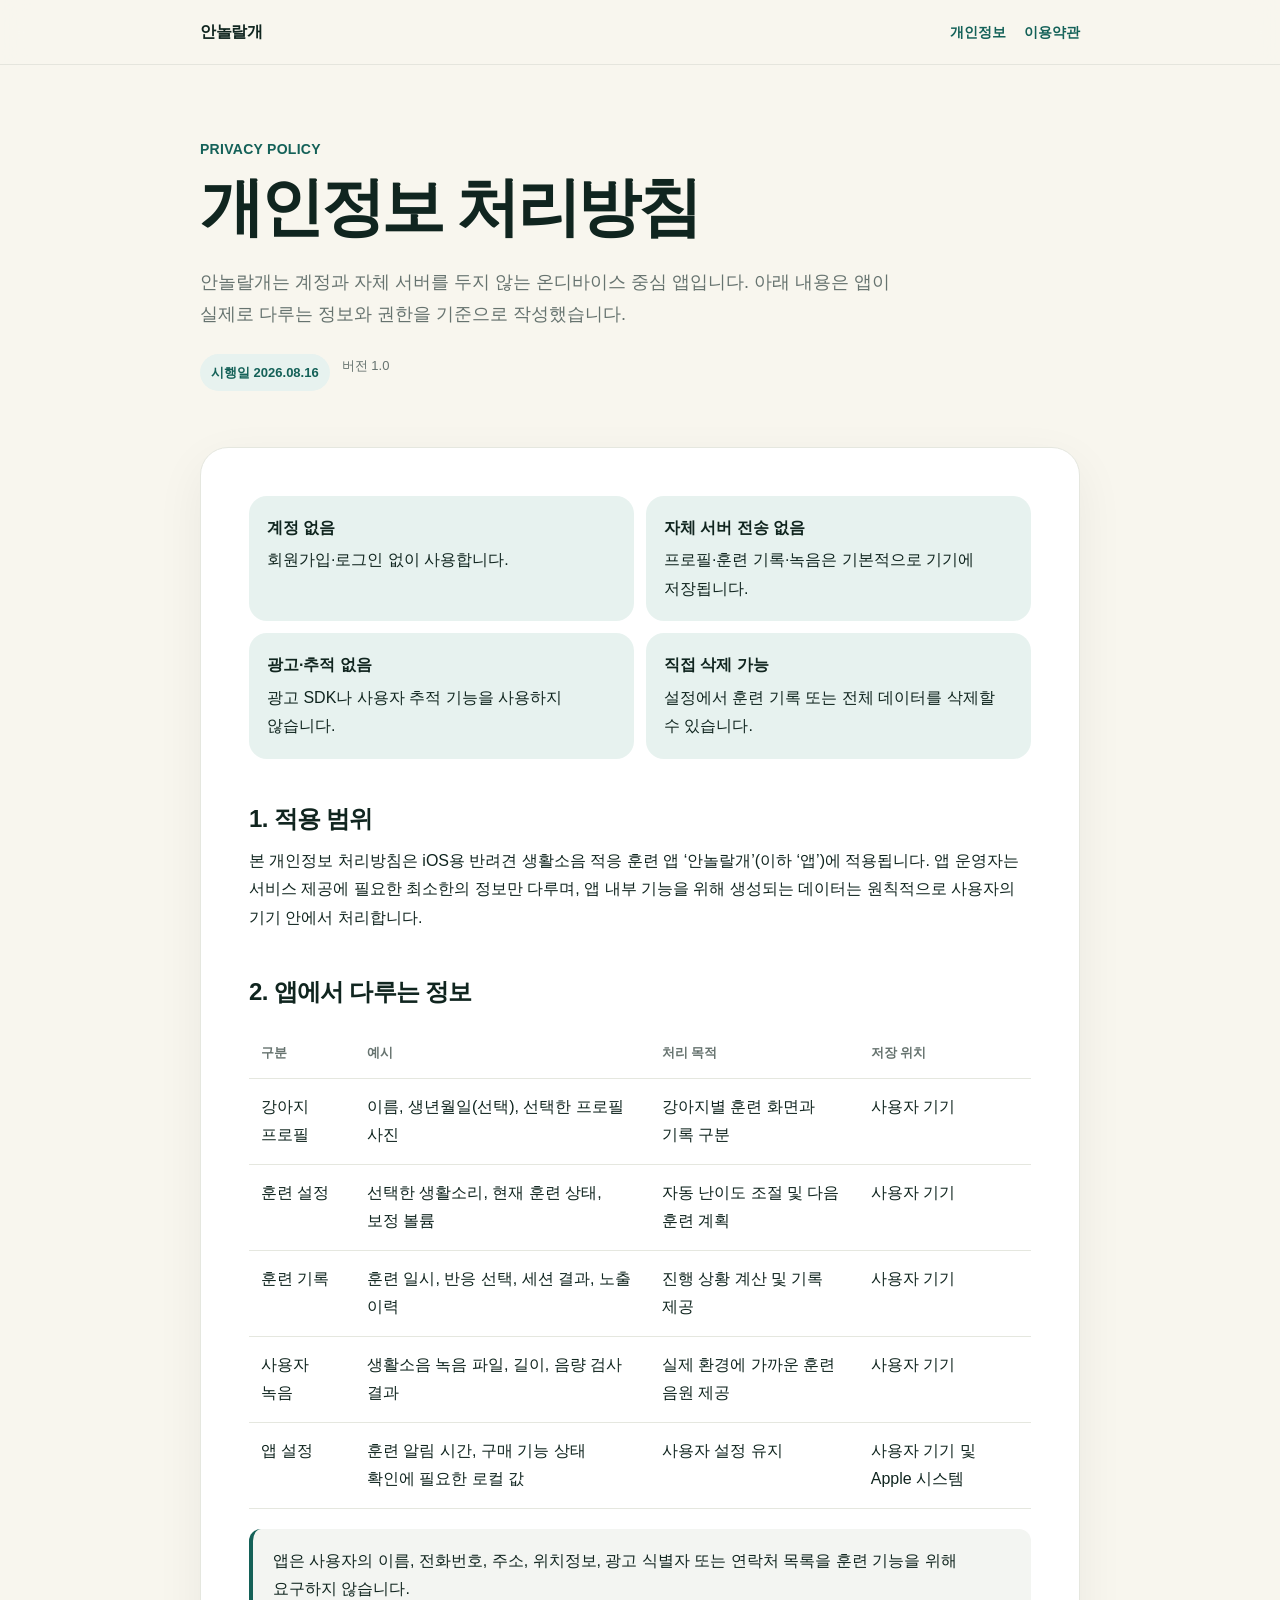
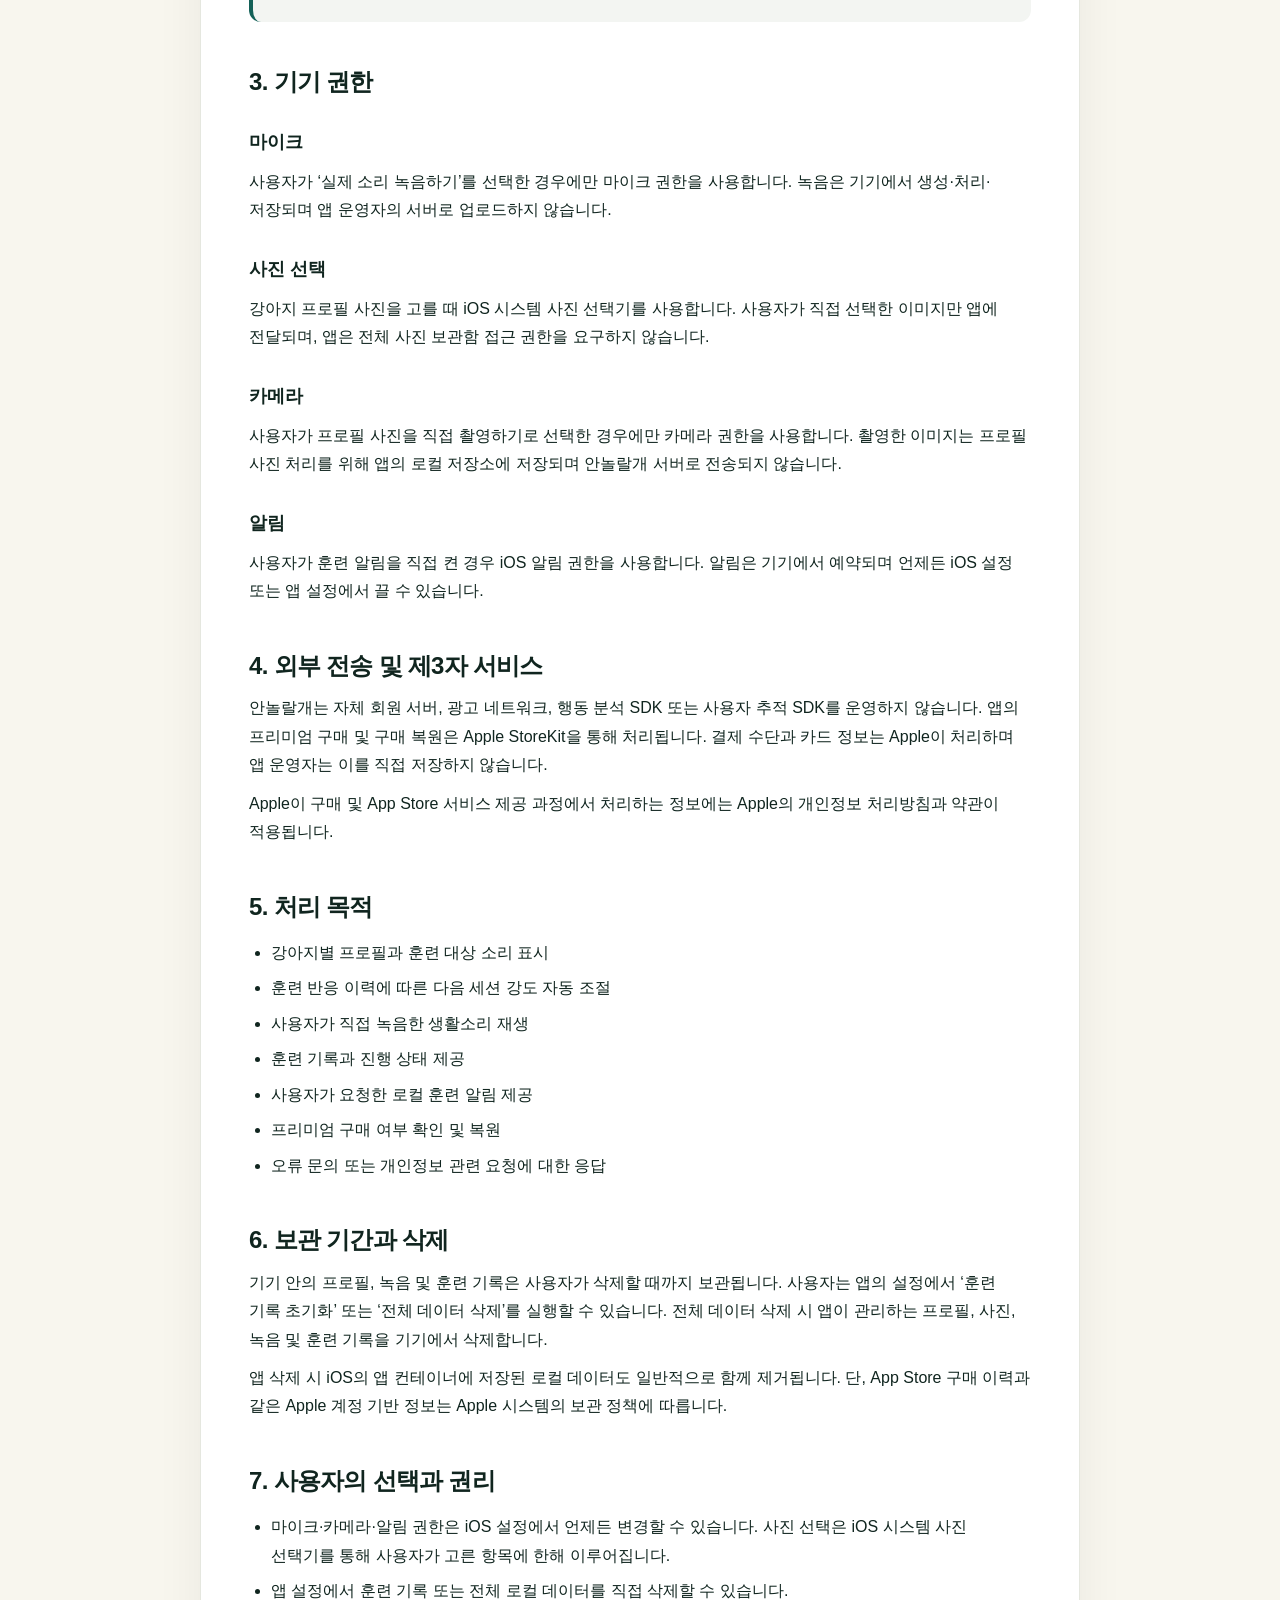
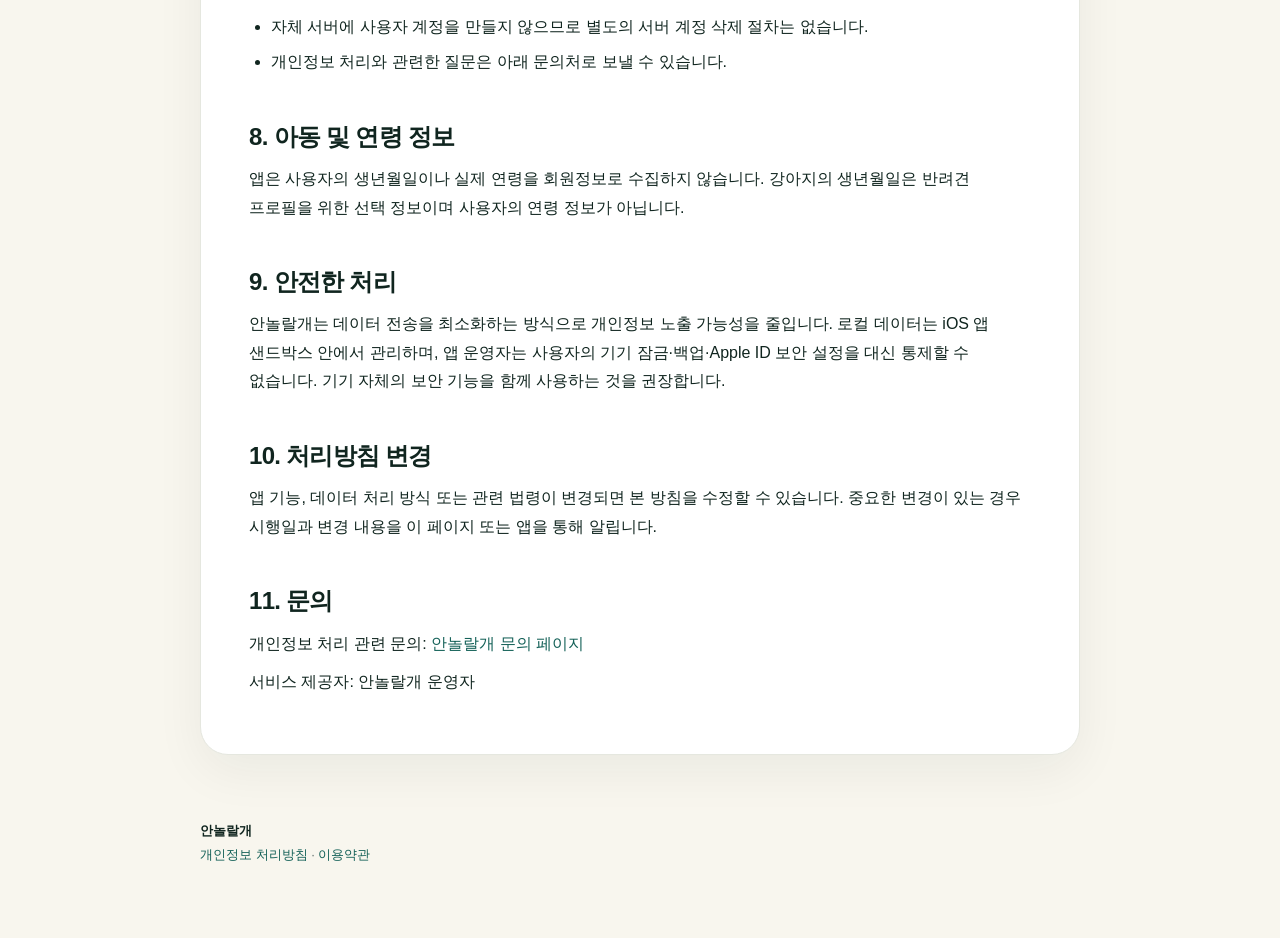
==== privacy/index.html @ 7576c552 "Add files via upload" ====
<!doctype html>
<html lang="ko"><head><meta charset="utf-8"><meta name="viewport" content="width=device-width,initial-scale=1"><meta name="theme-color" content="#f8f6ee"><title>개인정보 처리방침 · 안놀랄개</title><meta name="description" content="안놀랄개 개인정보 처리방침"><link rel="stylesheet" href="https://taewoo147852.github.io/calm-dog-legal/assets/legal.css"></head>
<body><header class="topbar"><div class="shell nav"><a class="brand" href="https://taewoo147852.github.io/calm-dog-legal/">안놀랄개</a><nav class="navlinks"><a href="https://taewoo147852.github.io/calm-dog-legal/privacy/">개인정보</a><a href="https://taewoo147852.github.io/calm-dog-legal/terms/">이용약관</a></nav></div></header>
<main class="shell"><div class="hero"><p class="eyebrow">PRIVACY POLICY</p><h1>개인정보 처리방침</h1><p class="lead">안놀랄개는 계정과 자체 서버를 두지 않는 온디바이스 중심 앱입니다. 아래 내용은 앱이 실제로 다루는 정보와 권한을 기준으로 작성했습니다.</p><div class="meta"><span class="pill">시행일 2026.08.16</span><span>버전 1.0</span></div></div>
<article class="card">
<div class="summary"><div class="summary-item"><strong>계정 없음</strong>회원가입·로그인 없이 사용합니다.</div><div class="summary-item"><strong>자체 서버 전송 없음</strong>프로필·훈련 기록·녹음은 기본적으로 기기에 저장됩니다.</div><div class="summary-item"><strong>광고·추적 없음</strong>광고 SDK나 사용자 추적 기능을 사용하지 않습니다.</div><div class="summary-item"><strong>직접 삭제 가능</strong>설정에서 훈련 기록 또는 전체 데이터를 삭제할 수 있습니다.</div></div>
<section id="scope"><h2>1. 적용 범위</h2><p>본 개인정보 처리방침은 iOS용 반려견 생활소음 적응 훈련 앱 ‘안놀랄개’(이하 ‘앱’)에 적용됩니다. 앱 운영자는 서비스 제공에 필요한 최소한의 정보만 다루며, 앱 내부 기능을 위해 생성되는 데이터는 원칙적으로 사용자의 기기 안에서 처리합니다.</p></section>
<section id="data"><h2>2. 앱에서 다루는 정보</h2><div class="table-wrap"><table><thead><tr><th>구분</th><th>예시</th><th>처리 목적</th><th>저장 위치</th></tr></thead><tbody><tr><td>강아지 프로필</td><td>이름, 생년월일(선택), 선택한 프로필 사진</td><td>강아지별 훈련 화면과 기록 구분</td><td>사용자 기기</td></tr><tr><td>훈련 설정</td><td>선택한 생활소리, 현재 훈련 상태, 보정 볼륨</td><td>자동 난이도 조절 및 다음 훈련 계획</td><td>사용자 기기</td></tr><tr><td>훈련 기록</td><td>훈련 일시, 반응 선택, 세션 결과, 노출 이력</td><td>진행 상황 계산 및 기록 제공</td><td>사용자 기기</td></tr><tr><td>사용자 녹음</td><td>생활소음 녹음 파일, 길이, 음량 검사 결과</td><td>실제 환경에 가까운 훈련 음원 제공</td><td>사용자 기기</td></tr><tr><td>앱 설정</td><td>훈련 알림 시간, 구매 기능 상태 확인에 필요한 로컬 값</td><td>사용자 설정 유지</td><td>사용자 기기 및 Apple 시스템</td></tr></tbody></table></div><p class="note">앱은 사용자의 이름, 전화번호, 주소, 위치정보, 광고 식별자 또는 연락처 목록을 훈련 기능을 위해 요구하지 않습니다.</p></section>
<section id="permissions"><h2>3. 기기 권한</h2><h3>마이크</h3><p>사용자가 ‘실제 소리 녹음하기’를 선택한 경우에만 마이크 권한을 사용합니다. 녹음은 기기에서 생성·처리·저장되며 앱 운영자의 서버로 업로드하지 않습니다.</p><h3>사진 선택</h3><p>강아지 프로필 사진을 고를 때 iOS 시스템 사진 선택기를 사용합니다. 사용자가 직접 선택한 이미지만 앱에 전달되며, 앱은 전체 사진 보관함 접근 권한을 요구하지 않습니다.</p><h3>카메라</h3><p>사용자가 프로필 사진을 직접 촬영하기로 선택한 경우에만 카메라 권한을 사용합니다. 촬영한 이미지는 프로필 사진 처리를 위해 앱의 로컬 저장소에 저장되며 안놀랄개 서버로 전송되지 않습니다.</p><h3>알림</h3><p>사용자가 훈련 알림을 직접 켠 경우 iOS 알림 권한을 사용합니다. 알림은 기기에서 예약되며 언제든 iOS 설정 또는 앱 설정에서 끌 수 있습니다.</p></section>
<section id="network"><h2>4. 외부 전송 및 제3자 서비스</h2><p>안놀랄개는 자체 회원 서버, 광고 네트워크, 행동 분석 SDK 또는 사용자 추적 SDK를 운영하지 않습니다. 앱의 프리미엄 구매 및 구매 복원은 Apple StoreKit을 통해 처리됩니다. 결제 수단과 카드 정보는 Apple이 처리하며 앱 운영자는 이를 직접 저장하지 않습니다.</p><p>Apple이 구매 및 App Store 서비스 제공 과정에서 처리하는 정보에는 Apple의 개인정보 처리방침과 약관이 적용됩니다.</p></section>
<section id="purpose"><h2>5. 처리 목적</h2><ul><li>강아지별 프로필과 훈련 대상 소리 표시</li><li>훈련 반응 이력에 따른 다음 세션 강도 자동 조절</li><li>사용자가 직접 녹음한 생활소리 재생</li><li>훈련 기록과 진행 상태 제공</li><li>사용자가 요청한 로컬 훈련 알림 제공</li><li>프리미엄 구매 여부 확인 및 복원</li><li>오류 문의 또는 개인정보 관련 요청에 대한 응답</li></ul></section>
<section id="retention"><h2>6. 보관 기간과 삭제</h2><p>기기 안의 프로필, 녹음 및 훈련 기록은 사용자가 삭제할 때까지 보관됩니다. 사용자는 앱의 설정에서 ‘훈련 기록 초기화’ 또는 ‘전체 데이터 삭제’를 실행할 수 있습니다. 전체 데이터 삭제 시 앱이 관리하는 프로필, 사진, 녹음 및 훈련 기록을 기기에서 삭제합니다.</p><p>앱 삭제 시 iOS의 앱 컨테이너에 저장된 로컬 데이터도 일반적으로 함께 제거됩니다. 단, App Store 구매 이력과 같은 Apple 계정 기반 정보는 Apple 시스템의 보관 정책에 따릅니다.</p></section>
<section id="rights"><h2>7. 사용자의 선택과 권리</h2><ul><li>마이크·카메라·알림 권한은 iOS 설정에서 언제든 변경할 수 있습니다. 사진 선택은 iOS 시스템 사진 선택기를 통해 사용자가 고른 항목에 한해 이루어집니다.</li><li>앱 설정에서 훈련 기록 또는 전체 로컬 데이터를 직접 삭제할 수 있습니다.</li><li>자체 서버에 사용자 계정을 만들지 않으므로 별도의 서버 계정 삭제 절차는 없습니다.</li><li>개인정보 처리와 관련한 질문은 아래 문의처로 보낼 수 있습니다.</li></ul></section>
<section id="children"><h2>8. 아동 및 연령 정보</h2><p>앱은 사용자의 생년월일이나 실제 연령을 회원정보로 수집하지 않습니다. 강아지의 생년월일은 반려견 프로필을 위한 선택 정보이며 사용자의 연령 정보가 아닙니다.</p></section>
<section id="security"><h2>9. 안전한 처리</h2><p>안놀랄개는 데이터 전송을 최소화하는 방식으로 개인정보 노출 가능성을 줄입니다. 로컬 데이터는 iOS 앱 샌드박스 안에서 관리하며, 앱 운영자는 사용자의 기기 잠금·백업·Apple ID 보안 설정을 대신 통제할 수 없습니다. 기기 자체의 보안 기능을 함께 사용하는 것을 권장합니다.</p></section>
<section id="changes"><h2>10. 처리방침 변경</h2><p>앱 기능, 데이터 처리 방식 또는 관련 법령이 변경되면 본 방침을 수정할 수 있습니다. 중요한 변경이 있는 경우 시행일과 변경 내용을 이 페이지 또는 앱을 통해 알립니다.</p></section>
<section id="contact"><h2>11. 문의</h2><p>개인정보 처리 관련 문의: <a href="https://taewoo147852.github.io/calm-dog-legal/support/">안놀랄개 문의 페이지</a></p><p>서비스 제공자: 안놀랄개 운영자</p></section>
</article></main><footer class="shell footer"><strong>안놀랄개</strong><br><a href="https://taewoo147852.github.io/calm-dog-legal/privacy/">개인정보 처리방침</a> · <a href="https://taewoo147852.github.io/calm-dog-legal/terms/">이용약관</a></footer></body></html>
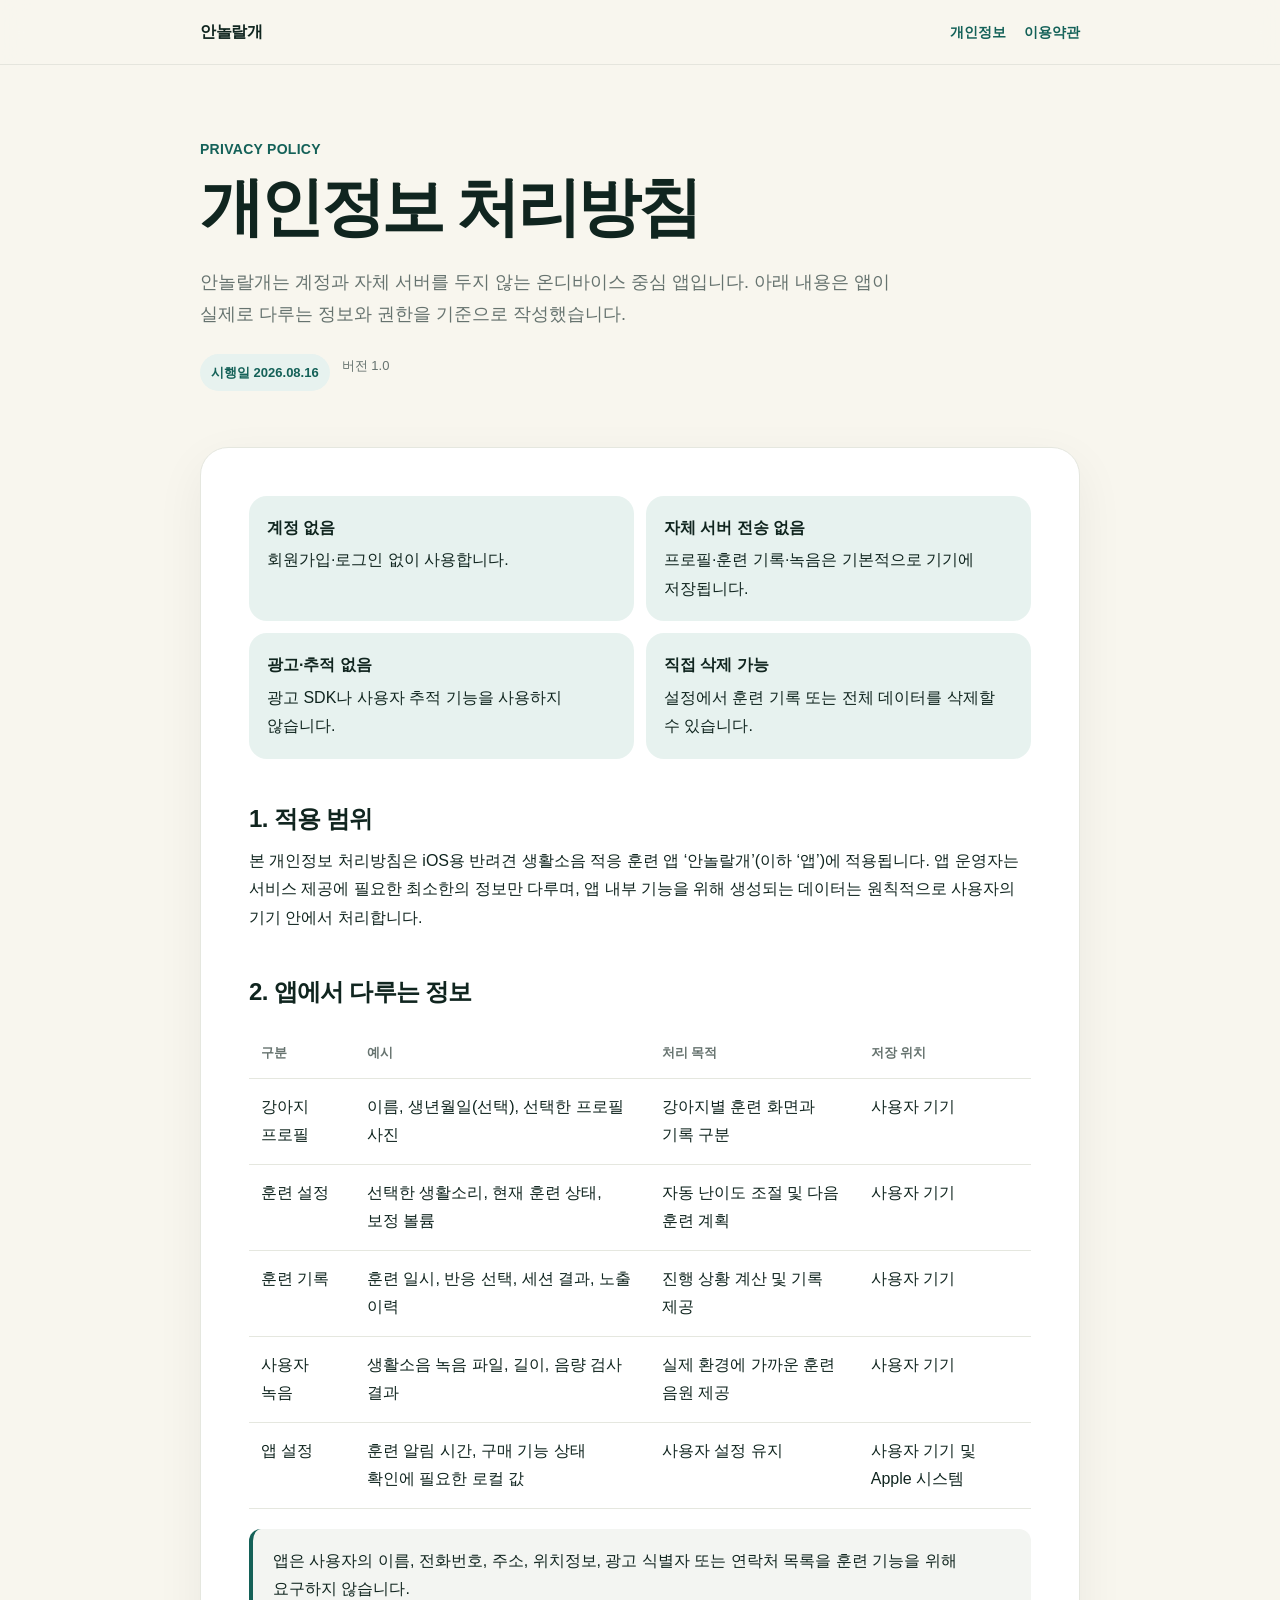
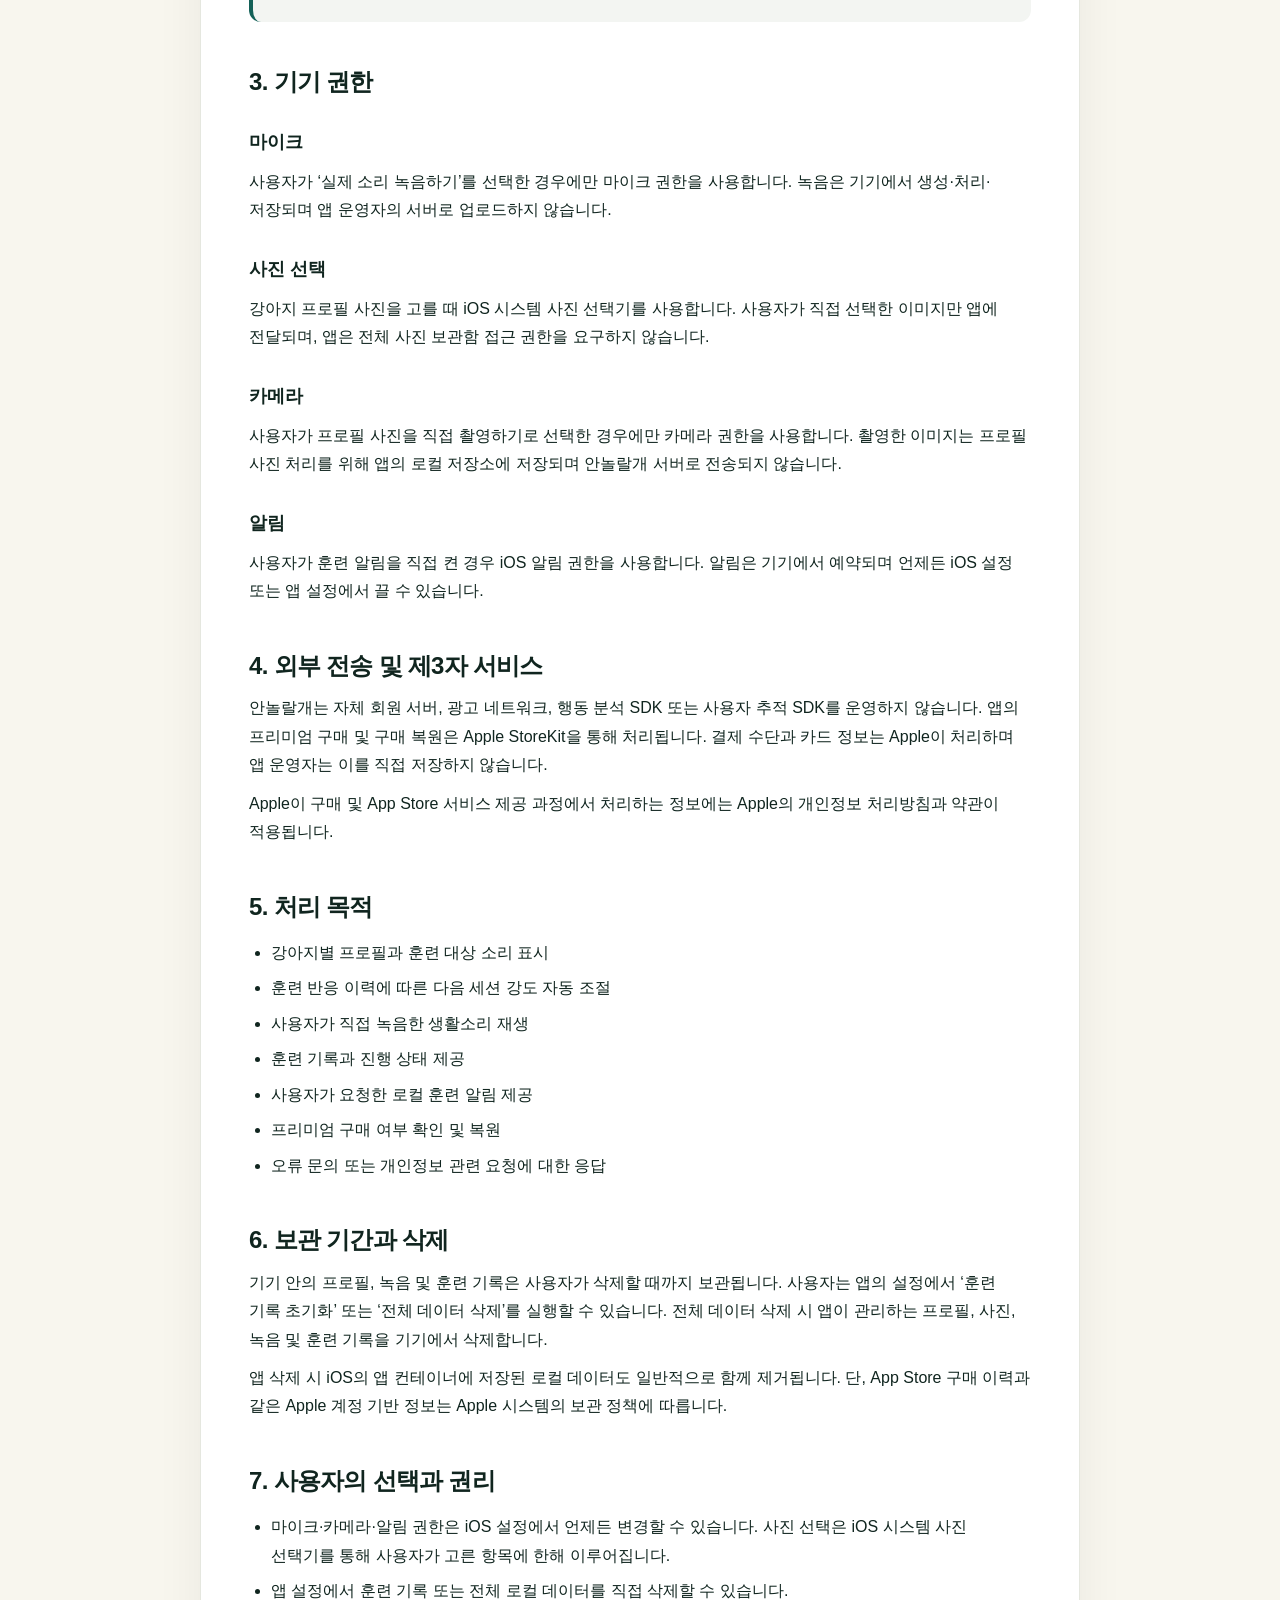
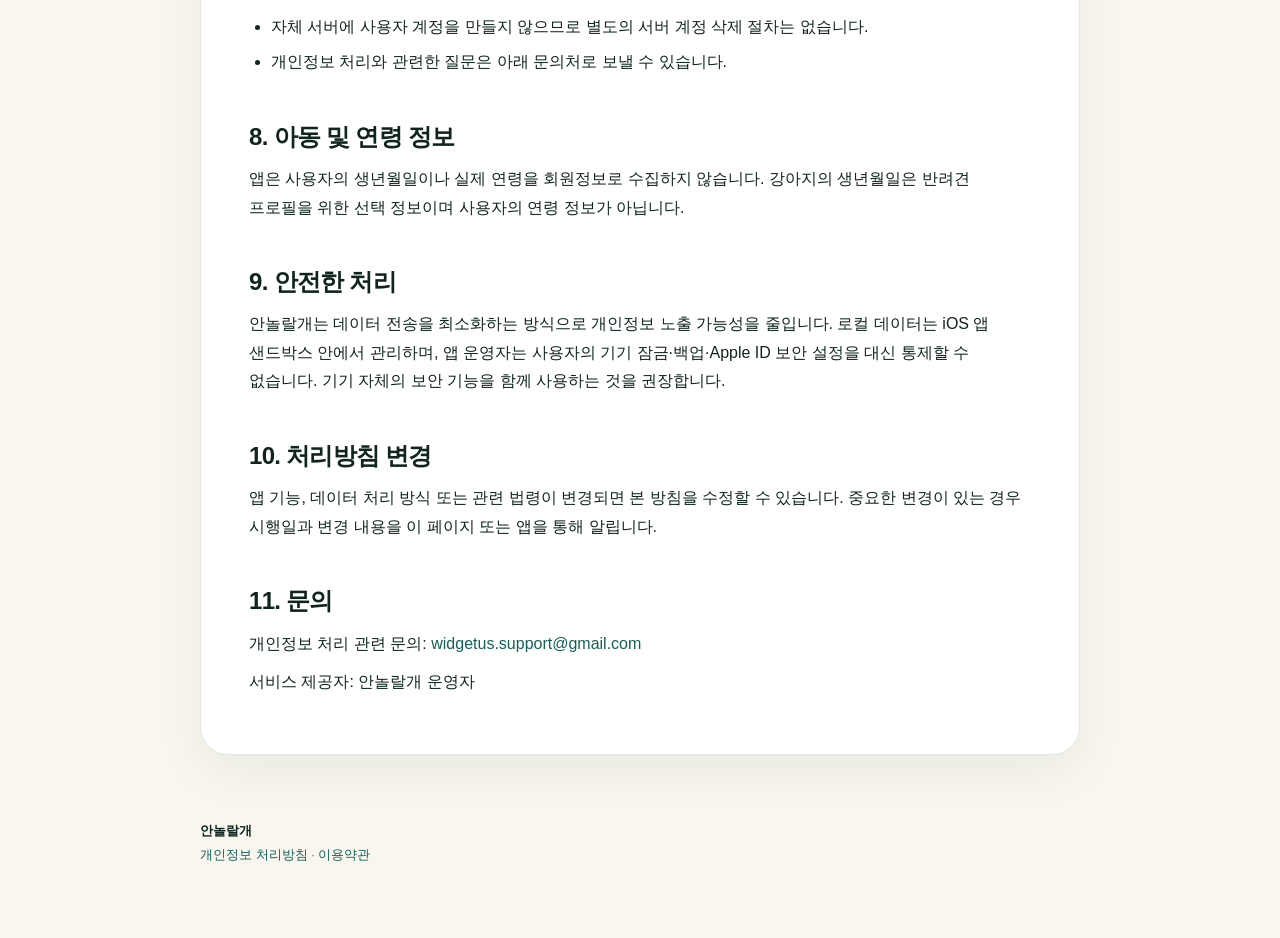
==== commit a9d24823: "Add files via upload" ====
--- a/privacy/index.html
+++ b/privacy/index.html
@@ -14,5 +14,5 @@
 <section id="children"><h2>8. 아동 및 연령 정보</h2><p>앱은 사용자의 생년월일이나 실제 연령을 회원정보로 수집하지 않습니다. 강아지의 생년월일은 반려견 프로필을 위한 선택 정보이며 사용자의 연령 정보가 아닙니다.</p></section>
 <section id="security"><h2>9. 안전한 처리</h2><p>안놀랄개는 데이터 전송을 최소화하는 방식으로 개인정보 노출 가능성을 줄입니다. 로컬 데이터는 iOS 앱 샌드박스 안에서 관리하며, 앱 운영자는 사용자의 기기 잠금·백업·Apple ID 보안 설정을 대신 통제할 수 없습니다. 기기 자체의 보안 기능을 함께 사용하는 것을 권장합니다.</p></section>
 <section id="changes"><h2>10. 처리방침 변경</h2><p>앱 기능, 데이터 처리 방식 또는 관련 법령이 변경되면 본 방침을 수정할 수 있습니다. 중요한 변경이 있는 경우 시행일과 변경 내용을 이 페이지 또는 앱을 통해 알립니다.</p></section>
-<section id="contact"><h2>11. 문의</h2><p>개인정보 처리 관련 문의: <a href="https://taewoo147852.github.io/calm-dog-legal/support/">안놀랄개 문의 페이지</a></p><p>서비스 제공자: 안놀랄개 운영자</p></section>
+<section id="contact"><h2>11. 문의</h2><p>개인정보 처리 관련 문의: <a href="mailto:widgetus.support@gmail.com">widgetus.support@gmail.com</a></p><p>서비스 제공자: 안놀랄개 운영자</p></section>
 </article></main><footer class="shell footer"><strong>안놀랄개</strong><br><a href="https://taewoo147852.github.io/calm-dog-legal/privacy/">개인정보 처리방침</a> · <a href="https://taewoo147852.github.io/calm-dog-legal/terms/">이용약관</a></footer></body></html>
